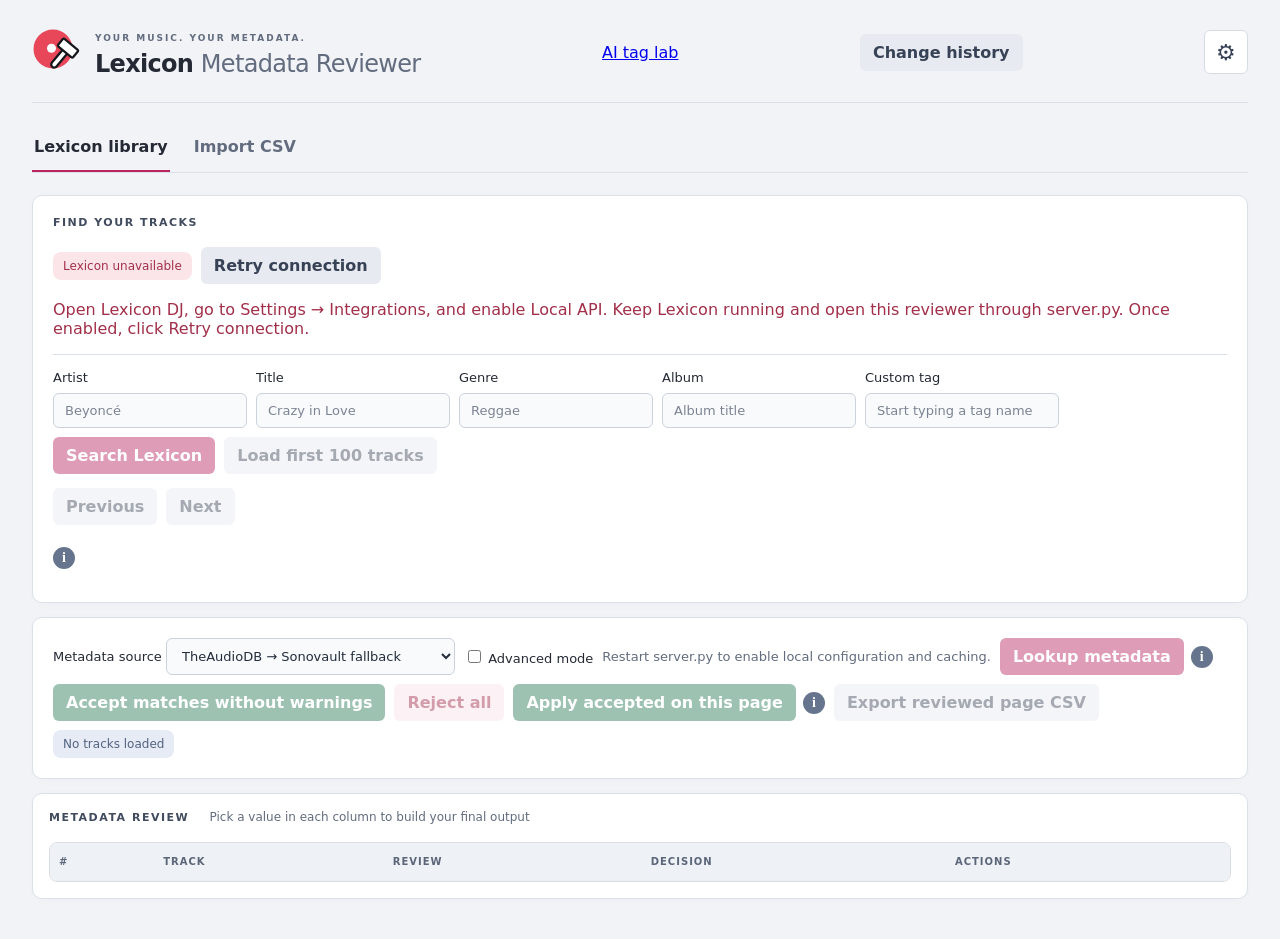
==== index.html @ dc0d1c76 "Add Discogs release selection and model comparison UI" ====
<!doctype html>
<html lang="en">
  <head>
    <meta charset="utf-8" />
    <meta name="viewport" content="width=device-width,initial-scale=1" />
    <title>Lexicon Metadata Reviewer</title>
    <link
      rel="icon"
      type="image/svg+xml"
      sizes="any"
      href="data:image/svg+xml,%3Csvg%20xmlns%3D%22http%3A%2F%2Fwww.w3.org%2F2000%2Fsvg%22%20viewBox%3D%220%200%2064%2064%22%20fill%3D%22none%22%3E%0A%20%20%3Ccircle%20cx%3D%2228%22%20cy%3D%2228%22%20r%3D%2226%22%20fill%3D%22%23E74759%22%2F%3E%0A%20%20%3Ccircle%20cx%3D%2226%22%20cy%3D%2227%22%20r%3D%226%22%20fill%3D%22%23FFFFFF%22%2F%3E%0A%20%20%3Cg%20transform%3D%22rotate%2840%2047%2028%29%22%20stroke%3D%22%2315171C%22%20stroke-width%3D%223%22%20stroke-linejoin%3D%22round%22%3E%0A%20%20%20%20%3Cpath%20d%3D%22M43%2030h8v25a4%204%200%200%201-8%200Z%22%20fill%3D%22%23FFFFFF%22%2F%3E%0A%20%20%20%20%3Crect%20x%3D%2234%22%20y%3D%2220%22%20width%3D%2226%22%20height%3D%2213%22%20rx%3D%222%22%20fill%3D%22%23FFFFFF%22%2F%3E%0A%20%20%3C%2Fg%3E%0A%3C%2Fsvg%3E"
    />
    <link rel="stylesheet" href="/styles/base.css" />
    <link rel="stylesheet" href="/styles/themes.css" />
  <link rel="stylesheet" href="/styles/model-pricing.css"></head>
  <body>
    <div class="wrap">
      <header class="row app-header" style="justify-content: space-between">
        <div class="brand">
          <span class="brand-disc" aria-hidden="true"
            ><svg xmlns="http://www.w3.org/2000/svg" viewBox="0 0 64 64" fill="none">
              <circle cx="28" cy="28" r="26" fill="#E74759" />
              <circle cx="26" cy="27" r="6" fill="#FFFFFF" />
              <g
                transform="rotate(40 47 28)"
                stroke="#15171C"
                stroke-width="3"
                stroke-linejoin="round"
              >
                <path d="M43 30h8v25a4 4 0 0 1-8 0Z" fill="#FFFFFF" />
                <rect x="34" y="20" width="26" height="13" rx="2" fill="#FFFFFF" />
              </g></svg
          ></span>
          <div>
            <span class="eyebrow">YOUR MUSIC. YOUR METADATA.</span>
            <h1>Lexicon <span>Metadata Reviewer</span></h1>
          </div>
        </div>
        <a class="secondary" href="/ai-lab.html">AI tag lab</a>
        <button class="secondary" onclick="openHistory()">Change history</button
        ><button
          id="settingsButton"
          class="secondary"
          aria-label="Settings"
          title="Settings"
          onclick="openSettings()"
        >
          ⚙
        </button>
      </header>
      <div class="card navigation">
        <div class="tabs">
          <button id="lexTab" class="tab active">Lexicon library</button
          ><button id="csvTab" class="tab">Import CSV</button>
        </div>
      </div>

      <div id="lexPanel" class="card">
        <div class="section-label">FIND YOUR TRACKS</div>
        <div class="row">
          <span id="connStatus" class="status" role="status">Connecting to Lexicon…</span
          ><button id="retryConnection" class="secondary hidden" onclick="connectLexicon()">
            Retry connection
          </button>
        </div>
        <p id="connectionError" class="hidden" role="alert" style="color: #9d2016"></p>
        <hr style="border: 0; border-top: 1px solid #eee; margin: 15px 0" />
        <div class="row">
          <label>Artist <input id="lexArtist" type="text" placeholder="Beyoncé" /></label
          ><label>Title <input id="lexTitle" type="text" placeholder="Crazy in Love" /></label
          ><label>Genre <input id="lexGenre" type="text" placeholder="Reggae" /></label
          ><label>Album <input id="lexAlbum" type="text" placeholder="Album title" /></label
          ><label
            >Custom tag
            <input
              id="lexTag"
              type="text"
              list="tagSuggestions"
              placeholder="Start typing a tag name" /></label
          ><datalist id="tagSuggestions"></datalist
          ><button id="lexSearch" disabled>Search Lexicon</button
          ><button id="loadTracks" class="secondary" disabled>Load first 100 tracks</button>
        </div>
        <div class="row">
          <button id="prevPage" class="secondary" disabled>Previous</button
          ><button id="nextPage" class="secondary" disabled>Next</button
          ><span id="pageInfo" class="muted"></span>
        </div>
        <span class="help-wrap"
          ><button
            type="button"
            class="info-button"
            aria-label="Search help"
            aria-describedby="help-search"
          >
            i</button
          ><span class="help-tooltip" role="tooltip" id="help-search"
            >Filled fields are combined (AND). Artist, title, genre and album match partial text,
            ignoring case. Choose a custom tag from the suggestions; a unique partial tag name also
            works. Typo-tolerant fuzzy search is not provided.</span
          ></span
        >
        <p id="searchNotice" class="muted" role="status"></p>
      </div>

      <div id="csvPanel" class="card hidden">
        <div class="row">
          <input id="csvFile" type="file" accept=".csv,text/csv" /><button
            id="loadDemo"
            class="secondary"
          >
            Load demo
          </button>
        </div>
        <p class="muted">
          CSV remains available as a fallback. Include Artist + Title; Location is preserved.
        </p>
      </div>

      <div class="card">
        <div class="row">
          <label
            >Metadata source
            <select id="metadataSource">
              <option value="ai">AI / OpenRouter (Model 1 from AI lab)</option>
              <option value="discogs">Discogs</option><option value="audiodb">TheAudioDB only</option>
              <option value="sonovault">Sonovault only</option>
              <option value="audiodb-sonovault" selected>TheAudioDB → Sonovault fallback</option>
              <option value="sonovault-audiodb">Sonovault → TheAudioDB fallback</option>
            </select></label
          >
          <label><input id="advancedMode" type="checkbox" /> Advanced mode</label
          ><span id="configStatus" class="muted">Checking local configuration…</span>
          <span class="action-with-help"
            ><button id="searchBtn" aria-describedby="help-lookup" disabled>Lookup metadata</button
            ><span class="help-wrap"
              ><button
                type="button"
                class="info-button"
                aria-label="Lookup help"
                aria-describedby="help-lookup"
              >
                i</button
              ><span class="help-tooltip" role="tooltip" id="help-lookup"
                >Fallback tries the second source when the first is unavailable, incomplete, or
                weak. One provider result is used at a time to avoid mixing different recordings or
                releases. Provider keys are read from .env. Source records and search results are
                cached locally across restarts.</span
              ></span
            ></span
          ><button id="acceptAll" class="success" disabled>Accept matches without warnings</button
          ><button id="rejectAll" class="danger" disabled>Reject all</button
          ><span class="action-with-help"
            ><button id="applyBtn" class="success" aria-describedby="help-apply" disabled>
              Apply accepted on this page</button
            ><span class="help-wrap"
              ><button
                type="button"
                class="info-button"
                aria-label="Apply help"
                aria-describedby="help-apply"
              >
                i</button
              ><span class="help-tooltip" role="tooltip" id="help-apply"
                >Applies accepted tracks on this page to Lexicon after confirmation. The selected
                genre is always included in custom tags. Add mode keeps existing tags; Overwrite
                keeps only the selected tags and any enabled Mix tags. Original values are saved to
                Change history before each track update.</span
              ></span
            ></span
          ><button id="exportBtn" class="secondary" disabled>Export reviewed page CSV</button
          ><span id="status" class="status">No tracks loaded</span>
        </div>
      </div>

      <div class="card review-card">
        <div class="section-label">
          METADATA REVIEW <span>Pick a value in each column to build your final output</span>
        </div>
        <div class="table-wrap">
          <table>
            <thead>
              <tr>
                <th>#</th>
                <th>Track</th>
                <th>Review</th>
                <th>Decision</th>
                <th>Actions</th>
              </tr>
            </thead>
            <tbody id="tbody"></tbody>
          </table>
        </div>
      </div>
      <details id="debugPanel" class="card hidden">
        <summary>Debug log</summary>
        <pre id="debugLog" style="max-height: 220px; overflow: auto; white-space: pre-wrap"></pre>
      </details>
    </div>
    <dialog
      id="historyDialog"
      aria-labelledby="historyTitle"
      style="width: min(850px, 94vw); border-radius: 12px; padding: 24px"
    >
      <div class="row" style="justify-content: space-between">
        <h2 id="historyTitle">Change history</h2>
        <button class="secondary" onclick="document.querySelector('#historyDialog').close()">
          Close
        </button>
      </div>
      <p>
        Last three changes per song. Restore the newest change first. Metadata and custom tags are
        restored; audio files are not renamed.
      </p>
      <div id="historyEntries"></div>
      <p id="historyMessage" role="status"></p>
    </dialog>
    <dialog
      id="settingsDialog"
      aria-labelledby="settingsTitle"
      style="border: 1px solid #d8deea; border-radius: 16px; padding: 24px; width: min(480px, 90vw)"
    >
      <form
        onsubmit="
          event.preventDefault();
          saveSettings();
        "
      >
        <h2 id="settingsTitle">Settings</h2>
        <div style="display: grid; gap: 16px">
          <label class="settings-key-label"
            >SonoVault API key<input
              id="settingsSono"
              type="password"
              autocomplete="new-password"
              placeholder="Leave blank to keep saved key"
              style="display: block; width: 100%" /></label
          ><label class="settings-key-label">Discogs personal access token<input style="display:block;width:100%" id="settingsDiscogs" type="password" autocomplete="new-password" placeholder="Enter token"></label>
          <label class="settings-key-label"
            >TheAudioDB API key<input
              id="settingsAudio"
              type="password"
              autocomplete="new-password"
              placeholder="Leave blank to keep saved key"
              style="display: block; width: 100%" /></label
          ><label><input id="settingsAdvanced" type="checkbox" role="switch" /> Advanced mode</label
          ><label
            ><input id="settingsOverwrite" type="checkbox" role="switch" /> Overwrite custom tags by
            default</label
          ><label
            ><input id="settingsMix" type="checkbox" role="switch" /> Include Mix tags from title by
            default</label
          ><label
            >Appearance
            <select id="settingsTheme" style="display: block; width: 100%; margin-top: 8px">
              <option value="system">System</option>
              <option value="light">Light</option>
              <option value="dark">Dark</option>
            </select></label
          ><label><input id="settingsDebug" type="checkbox" role="switch" /> Show debug log</label>
        </div>
        <p class="muted">
          Leave key fields untouched to keep saved keys; enter a value to replace one.
        </p>
        <p class="muted">
          Tag defaults apply to newly loaded songs. Advanced mode applies immediately. Environment
          API keys override saved keys.
        </p>
        <div style="border-top: 1px solid #d8deea; padding-top: 14px">
          <button
            id="clearCacheButton"
            type="button"
            class="secondary"
            onclick="clearMetadataCache()"
          >
            Clear metadata cache
          </button>
          <p class="muted">
            Removes saved provider records and search results. Current reviews and settings are
            kept. Future lookups fetch fresh data.
          </p>
        </div>
        <p id="settingsMessage" role="status"></p>
        <div class="row" style="justify-content: flex-end">
          <button
            type="button"
            class="secondary"
            onclick="document.querySelector('#settingsDialog').close()"
          >
            Cancel</button
          ><button id="settingsSave" type="submit">Save settings</button>
        </div>
      </form>
    </dialog>
    <script type="module" src="/js/app.js"></script>
  <script type="module" src="/js/model-pricing.js"></script></body>
</html>
---- styles/base.css ----
:root {
  font-family:
    Inter,
    ui-sans-serif,
    system-ui,
    -apple-system,
    "Segoe UI",
    sans-serif;
  color-scheme: light;
}
* {
  box-sizing: border-box;
}
body {
  margin: 0;
  background: #f5f6f8;
  color: #17191d;
}
.wrap {
  max-width: 1500px;
  margin: auto;
  padding: 24px;
}
h1 {
  margin: 0 0 6px;
  font-size: 28px;
}
p {
  color: #5f6570;
}
.card {
  background: white;
  border: 1px solid #e2e5e9;
  border-radius: 14px;
  padding: 18px;
  margin: 14px 0;
  box-shadow: 0 1px 2px #00000008;
}
.row {
  display: flex;
  gap: 9px;
  flex-wrap: wrap;
  align-items: center;
}
.tabs {
  display: flex;
  gap: 8px;
}
.tab {
  background: #e9edf2;
  color: #20242a;
}
.tab.active {
  background: #1f6feb;
  color: white;
}
button,
input,
select {
  font: inherit;
}
input[type="text"],
input[type="password"],
input[type="number"],
select {
  padding: 9px 11px;
  border: 1px solid #cfd4da;
  border-radius: 8px;
  background: #fff;
}
button {
  border: 0;
  border-radius: 8px;
  padding: 9px 13px;
  cursor: pointer;
  background: #1f6feb;
  color: #fff;
}
button.secondary {
  background: #e9edf2;
  color: #20242a;
}
button.success {
  background: #157347;
}
button.danger {
  background: #b42318;
}
button:disabled {
  opacity: 0.45;
  cursor: not-allowed;
}
.status {
  padding: 7px 10px;
  border-radius: 8px;
  background: #eef4ff;
  color: #2457a5;
}
.ok {
  background: #dff4e7;
  color: #126b36;
}
.bad {
  background: #fde4e1;
  color: #9d2016;
}
.muted {
  color: #6b7280;
  font-size: 13px;
}
.hidden {
  display: none;
}
.table-wrap {
  overflow: auto;
  max-height: 65vh;
  border: 1px solid #eceff2;
  border-radius: 10px;
}
table {
  width: 100%;
  border-collapse: collapse;
  font-size: 14px;
}
th,
td {
  text-align: left;
  padding: 10px 8px;
  border-bottom: 1px solid #eceff2;
  vertical-align: top;
}
th {
  position: sticky;
  top: 0;
  background: #fafbfc;
  z-index: 2;
}
.track-title {
  font-weight: 700;
}
.location {
  max-width: 360px;
  word-break: break-all;
}
.pill {
  display: inline-block;
  padding: 4px 8px;
  border-radius: 999px;
  font-size: 12px;
  background: #edf0f3;
}
.accepted {
  background: #dff4e7;
  color: #126b36;
}
.rejected {
  background: #fde4e1;
  color: #9d2016;
}
.pending {
  background: #fff2cc;
  color: #7a5b00;
}
.applied {
  background: #dceeff;
  color: #174f8a;
}
.field-grid {
  display: grid;
  grid-template-columns: 105px minmax(145px, 1fr) minmax(145px, 1fr) 185px;
  gap: 5px 9px;
  align-items: center;
  min-width: 630px;
}
.head {
  font-size: 11px;
  text-transform: uppercase;
  color: #6b7280;
  font-weight: 700;
}
.field-name {
  font-weight: 650;
}
.choice {
  display: inline-flex;
  border: 1px solid #d6dae0;
  border-radius: 7px;
  overflow: hidden;
}
.choice button {
  border-radius: 0;
  padding: 5px 7px;
  font-size: 12px;
  background: #f7f8fa;
  color: #32363c;
}
.choice button.active {
  background: #1f6feb;
  color: #fff;
}
.choice button:disabled {
  opacity: 0.35;
}
.tagbox {
  margin-top: 10px;
  padding: 10px;
  background: #fafbfc;
  border: 1px solid #e6e9ed;
  border-radius: 9px;
}
.tagrow {
  display: flex;
  gap: 6px;
  flex-wrap: wrap;
  margin-top: 7px;
}
.tagchip {
  display: inline-flex;
  align-items: center;
  gap: 5px;
  border: 1px solid #d7dce2;
  background: #fff;
  border-radius: 999px;
  padding: 5px 8px;
  font-size: 12px;
}
.tagchip input {
  margin: 0;
}
.main-genre {
  width: 150px;
}
.actions {
  display: flex;
  gap: 6px;
  flex-wrap: wrap;
  min-width: 145px;
}
.actions button {
  padding: 7px 9px;
  font-size: 12px;
}
.notice {
  border-left: 4px solid #1f6feb;
  padding-left: 11px;
}
.small {
  font-size: 12px;
}
.source-mode {
  font-weight: 700;
}
.source-value {
  width: 100%;
  min-height: 38px;
  text-align: left;
  background: #f4f6fa;
  color: #25334a;
  border: 1px solid #d8deea;
  white-space: normal;
}
.source-value.active,
.typed-value.active {
  background: #e5f1ff;
  border: 2px solid #3578d4;
  color: #153b6a;
}
.source-value:disabled {
  opacity: 0.45;
}
.typed-value {
  width: 100%;
  min-width: 100px;
  box-sizing: border-box;
}
.final-value {
  font-weight: 600;
  background: #eff8f2;
  color: #205536;
}
input[role="switch"] {
  appearance: none;
  width: 34px;
  height: 20px;
  border-radius: 12px;
  background: #bbc3ce;
  position: relative;
  vertical-align: middle;
  cursor: pointer;
}
input[role="switch"]:before {
  content: "";
  position: absolute;
  width: 14px;
  height: 14px;
  top: 3px;
  left: 3px;
  background: white;
  border-radius: 50%;
}
input[role="switch"]:checked {
  background: #3578d4;
}
input[role="switch"]:checked:before {
  left: 17px;
}
input[role="switch"]:disabled {
  opacity: 0.45;
}

body {
  background: #edf1f6;
  color: #243247;
}
.wrap {
  max-width: 1720px;
  padding: 28px;
}
h1 {
  font-size: 26px;
  letter-spacing: -0.6px;
}
.card {
  border-color: #dce3ec;
  box-shadow: 0 3px 14px #23334d06;
}
.field-grid {
  gap: 3px 7px;
  align-items: stretch;
}
.field-grid > .head {
  padding: 12px 10px;
  border-radius: 8px 8px 0 0;
  border-top: 3px solid var(--column-accent, #c6ceda);
  letter-spacing: 0.6px;
}
.column-current {
  --column-accent: #7b8799;
  background: #eef1f5;
}
.column-api {
  --column-accent: #4886ca;
  background: #eaf3fd;
}
.column-record {
  --column-accent: #9871bd;
  background: #f3edfa;
}
.column-manual {
  --column-accent: #bd9044;
  background: #fcf4e5;
}
.column-final {
  --column-accent: #388665;
  background: #e7f3eb;
}
.source-cell,
.final-value {
  padding: 6px;
  border-left: 1px solid #ffffff;
  border-right: 1px solid #ffffff;
}
.source-value {
  height: 100%;
  background: transparent;
  border: 1px solid transparent;
  color: #34445a;
  padding: 8px;
  line-height: 1.4;
}
.source-value:hover:not(:disabled) {
  background: #ffffffb3;
  border-color: var(--column-accent);
}
.source-value.active {
  background: #fff;
  border: 2px solid var(--column-accent);
  box-shadow: 0 1px 4px #26395712;
  color: #172c48;
}
.typed-value {
  background: #ffffffb3 !important;
}
.typed-value.active {
  border-color: #bd9044;
  background: #fff !important;
}
.final-value {
  display: flex;
  align-items: center;
  padding: 12px;
  color: #24573f;
  font-weight: 650;
  overflow-wrap: anywhere;
}
.field-name {
  padding: 12px 2px;
  font-size: 12px;
  color: #687589;
}
.tagbox {
  background: #f8fafc;
  padding: 14px;
  border-color: #dfe6ef;
}
.table-wrap {
  border-color: #dce3ec;
}
tbody > tr > td {
  border-bottom: 8px solid #edf1f6;
  padding-top: 16px;
  padding-bottom: 16px;
}
.track-title {
  line-height: 1.5;
}
.head.column-final {
  color: #24573f;
}
button {
  transition:
    background 0.15s,
    box-shadow 0.15s;
}
button:focus-visible,
input:focus-visible {
  outline: 3px solid #8ab9ed;
  outline-offset: 2px;
}
dialog {
  box-shadow: 0 24px 80px #172c4833;
}
dialog::backdrop {
  background: #182b4555;
  backdrop-filter: blur(3px);
}
dialog h2 {
  margin-top: 0;
}
#settingsButton {
  font-size: 22px;
  width: 44px;
  height: 44px;
  padding: 4px;
  border: 1px solid #d7e0eb;
  background: white;
}
input::placeholder {
  color: #798697;
  opacity: 1;
}
---- styles/themes.css ----
/* Music-library theme */
:root {
  color-scheme: dark;
  --canvas: #101114;
  --panel: #191b20;
  --line: #30333b;
  --text: #eeeef2;
  --muted: #a4a7b3;
  --accent: #ed4e86;
}
body {
  background: var(--canvas);
  color: var(--text);
}
.wrap {
  max-width: 1800px;
  padding: 26px 32px;
}
.app-header {
  padding: 0 0 24px;
  border-bottom: 1px solid var(--line);
  margin-bottom: 20px;
}
.brand {
  display: flex;
  align-items: center;
  gap: 15px;
}
.brand-disc {
  display: grid;
  place-items: center;
  width: 48px;
  height: 48px;
  background: var(--accent);
  border-radius: 50%;
  color: #111;
  font-size: 38px;
}
.eyebrow {
  font-size: 9px;
  letter-spacing: 2px;
  color: var(--muted);
  font-weight: 700;
}
h1 {
  margin: 5px 0 0;
  font-size: 24px;
  font-weight: 750;
  letter-spacing: -0.7px;
}
h1 span {
  font-weight: 450;
  color: #c4c6d0;
}
.card {
  background: var(--panel);
  border: 1px solid #292c34;
  border-radius: 10px;
  box-shadow: none;
  padding: 20px;
  margin: 14px 0;
}
.navigation {
  background: transparent;
  border: 0;
  border-bottom: 1px solid var(--line);
  border-radius: 0;
  padding: 0;
  margin: 0 0 22px;
}
.tabs {
  gap: 22px;
}
.tab,
.tab.active {
  background: transparent;
  border-radius: 0;
  padding: 14px 2px;
  color: var(--muted);
  border-bottom: 2px solid transparent;
}
.tab.active {
  border-bottom-color: var(--accent);
  color: white;
}
.section-label {
  font-size: 11px;
  font-weight: 750;
  letter-spacing: 1.5px;
  color: #dadce5;
  margin-bottom: 18px;
}
.section-label span {
  font-size: 12px;
  letter-spacing: 0;
  font-weight: 400;
  color: var(--muted);
  margin-left: 15px;
}
p,
.muted,
.head,
.field-name {
  color: var(--muted);
}
button {
  background: var(--accent);
  color: #fff;
  font-weight: 600;
  border-radius: 6px;
}
button:hover:not(:disabled) {
  filter: brightness(1.12);
}
button.secondary {
  background: #2b2e37;
  color: #e0e2eb;
}
.success {
  background: #287957 !important;
}
.danger {
  background: #57303a !important;
  color: #ffb8c5 !important;
}
input[type="text"],
input[type="password"],
input[type="number"],
select {
  background: #111318;
  color: #eeeef2;
  border-color: #3a3d47;
  border-radius: 6px;
}
input::placeholder {
  color: #777c8d;
}
label {
  font-size: 13px;
}
#lexPanel > .row {
  margin-bottom: 14px;
}
#lexPanel label {
  display: flex;
  flex-direction: column;
  gap: 8px;
}
#lexPanel input {
  max-width: 210px;
}
#lexPanel hr {
  border-color: var(--line) !important;
}
.status {
  background: #292c36;
  color: #b8bfd2;
  font-size: 12px;
}
.status.ok,
.accepted {
  background: #213c31;
  color: #8fd7b1;
}
.status.bad,
.rejected {
  background: #492a33;
  color: #ffb3c1;
}
.pending {
  background: #433925;
  color: #e8ce8c;
}
.applied {
  background: #253c52;
  color: #9dcaef;
}
#connectionError {
  color: #ffb3c1 !important;
}
.table-wrap {
  border-color: var(--line);
  border-radius: 8px;
}
th {
  background: #22252c;
  color: #a8adbd;
  font-size: 10px;
  letter-spacing: 1px;
  text-transform: uppercase;
  padding: 13px 9px;
}
td {
  border-color: var(--line);
}
tbody > tr > td {
  border-bottom: 7px solid var(--canvas);
}
.track-title {
  color: #f2f2f6;
  min-width: 180px;
}
.location {
  font-size: 11px;
  color: #868d9e;
}
.field-grid {
  gap: 3px 6px;
}
.column-current {
  --column-accent: #8f96a8;
  background: #23262d;
}
.column-api {
  --column-accent: #6eaaf0;
  background: #1b2c41;
}
.column-record {
  --column-accent: #b699e7;
  background: #2e2440;
}
.column-manual {
  --column-accent: #d3b473;
  background: #352f23;
}
.column-final {
  --column-accent: #79cda3;
  background: #1e372d;
}
.field-grid > .head {
  color: var(--column-accent);
  font-size: 10px;
}
.source-cell,
.final-value {
  border: 0;
}
.source-value {
  color: #cbd1df;
  background: transparent;
  font-weight: 450;
}
.source-value.active {
  color: #fff;
  background: #ffffff12;
  border: 2px solid var(--column-accent);
  box-shadow: none;
}
.source-value:hover:not(:disabled) {
  background: #ffffff0d;
}
.source-value:disabled {
  opacity: 0.35;
}
.typed-value {
  background: #16181e !important;
  color: #eee !important;
}
.typed-value.active {
  background: #352f23 !important;
}
.final-value {
  color: #b4e7cb;
}
.head.column-final {
  color: #79cda3;
}
.tagbox {
  background: #15171c;
  border-color: #30343e;
}
.tagchip {
  background: #242730;
  border-color: #3c4150;
  color: #d8dce6;
}
.tagrow button {
  font-size: 11px;
  padding: 5px 8px;
}
.tagbox p[style*="color"] {
  color: #edbc86 !important;
}
.tagbox input[role="switch"]:checked {
  background: var(--accent);
}
input[role="switch"] {
  background: #555a68;
}
input[type="checkbox"] {
  accent-color: var(--accent);
}
.main-genre {
  color: #b4e7cb;
}
dialog {
  background: #1c1f26;
  color: var(--text);
  border-color: #3c4150 !important;
  box-shadow: 0 25px 100px #0009;
}
dialog::backdrop {
  background: #08090dbc;
}
dialog p {
  line-height: 1.5;
}
#settingsButton {
  background: #252831;
  color: #eee;
  border-color: #3b3e49;
}
#debugLog {
  color: #b5c4d9;
}
button:focus-visible,
input:focus-visible {
  outline-color: #f59fbe;
}
.review-card {
  padding: 16px;
}
.actions {
  min-width: 120px;
}
.actions button {
  font-size: 11px;
}
.small {
  line-height: 1.6;
}
@media (max-width: 800px) {
  .wrap {
    padding: 16px;
  }
  .app-header {
    gap: 10px;
  }
  h1 {
    font-size: 18px;
  }
  .brand-disc {
    width: 36px;
    height: 36px;
    font-size: 28px;
  }
  .section-label span {
    display: block;
    margin: 7px 0 0;
  }
  .card {
    padding: 14px;
  }
}

.help-wrap {
  position: relative;
  display: inline-flex;
  margin: 8px 8px 0 0;
  vertical-align: middle;
  cursor: default;
}
.info-button {
  width: 22px;
  height: 22px;
  padding: 0;
  border-radius: 50%;
  background: #aab2c4;
  color: #15171c;
  font-size: 14px;
  font-weight: 800;
  font-family: Georgia, serif;
  cursor: pointer;
  user-select: none;
}
.help-tooltip {
  display: none;
  position: absolute;
  bottom: calc(100% + 9px);
  left: 0;
  width: min(350px, 75vw);
  padding: 14px 16px;
  background: #303642;
  color: #f2f3f7;
  border: 1px solid #586173;
  box-shadow: 0 8px 30px #0006;
  border-radius: 9px;
  font-size: 12px;
  line-height: 1.6;
  z-index: 20;
  cursor: default;
}
.help-wrap:hover .help-tooltip,
.help-wrap:focus-within .help-tooltip {
  display: block;
}
.help-tooltip:after {
  content: "";
  position: absolute;
  bottom: -6px;
  left: 7px;
  width: 10px;
  height: 10px;
  background: #303642;
  transform: rotate(45deg);
  border-right: 1px solid #586173;
  border-bottom: 1px solid #586173;
}
#historyDialog table {
  table-layout: fixed;
}
#historyDialog td,
#historyDialog p {
  overflow-wrap: anywhere;
}
#historyDialog {
  max-height: 85vh;
  overflow: auto;
}

:root[data-theme="light"] {
  color-scheme: light;
  --canvas: #f1f3f7;
  --panel: #fff;
  --line: #d8dde6;
  --text: #242934;
  --muted: #626c7e;
  --accent: #b92560;
}
:root[data-theme="light"] h1 span {
  color: #626c7e;
}
:root[data-theme="light"] .card {
  border-color: #dce1e9;
  box-shadow: 0 2px 8px #27344a05;
}
:root[data-theme="light"] .navigation {
  box-shadow: none;
}
:root[data-theme="light"] .tab.active {
  color: #242934;
}
:root[data-theme="light"] .section-label {
  color: #414b5e;
}
:root[data-theme="light"] button.secondary {
  background: #e7eaf0;
  color: #374256;
}
:root[data-theme="light"] input[type="text"],
:root[data-theme="light"] input[type="password"],
:root[data-theme="light"] input[type="number"],
:root[data-theme="light"] select {
  background: #f9fafc;
  color: #222c3b;
  border-color: #cbd2de;
}
:root[data-theme="light"] input::placeholder {
  color: #7b8493;
}
:root[data-theme="light"] th {
  background: #eef1f6;
  color: #5b6678;
}
:root[data-theme="light"] .track-title {
  color: #232e40;
}
:root[data-theme="light"] .location {
  color: #69778a;
}
:root[data-theme="light"] .column-current {
  --column-accent: #6b778d;
  background: #eef0f4;
}
:root[data-theme="light"] .column-api {
  --column-accent: #3974b9;
  background: #e8f1fd;
}
:root[data-theme="light"] .column-record {
  --column-accent: #865cb0;
  background: #f0eafa;
}
:root[data-theme="light"] .column-manual {
  --column-accent: #946c23;
  background: #faf1df;
}
:root[data-theme="light"] .column-final {
  --column-accent: #2a7a55;
  background: #e4f2e9;
}
:root[data-theme="light"] .source-value {
  color: #3a465b;
}
:root[data-theme="light"] .source-value.active {
  color: #19283c;
  background: #fff;
}
:root[data-theme="light"] .source-value:hover:not(:disabled) {
  background: #ffffffa8;
}
:root[data-theme="light"] .typed-value,
:root[data-theme="light"] .typed-value.active {
  background: #fff !important;
  color: #293245 !important;
}
:root[data-theme="light"] .final-value,
:root[data-theme="light"] .head.column-final {
  color: #246440;
}
:root[data-theme="light"] .tagbox {
  background: #f6f8fb;
  border-color: #d6deea;
}
:root[data-theme="light"] .tagchip {
  background: #fff;
  border-color: #cdd5e2;
  color: #3e4c62;
}
:root[data-theme="light"] .tagbox p[style*="color"] {
  color: #80521f !important;
}
:root[data-theme="light"] .status {
  background: #e6ebf5;
  color: #526380;
}
:root[data-theme="light"] .status.ok,
:root[data-theme="light"] .accepted {
  background: #def0e5;
  color: #266340;
}
:root[data-theme="light"] .status.bad,
:root[data-theme="light"] .rejected {
  background: #fbe5e9;
  color: #a22f49;
}
:root[data-theme="light"] .pending {
  background: #fff0d1;
  color: #836220;
}
:root[data-theme="light"] .applied {
  background: #deecfa;
  color: #315f90;
}
:root[data-theme="light"] #connectionError {
  color: #a22f49 !important;
}
:root[data-theme="light"] .danger {
  background: #fae1e7 !important;
  color: #9f2544 !important;
}
:root[data-theme="light"] #settingsButton {
  background: white;
  color: #374256;
  border-color: #d5dce7;
}
:root[data-theme="light"] dialog {
  background: #fff;
  border-color: #cbd3df !important;
}
:root[data-theme="light"] dialog::backdrop {
  background: #24314955;
}
:root[data-theme="light"] .help-tooltip {
  background: #fff;
  color: #344057;
  border-color: #c8d1df;
  box-shadow: 0 8px 25px #27334b25;
}
:root[data-theme="light"] .help-tooltip:after {
  background: #fff;
  border-color: #c8d1df;
}
:root[data-theme="light"] .info-button {
  background: #66758d;
  color: white;
}
:root[data-theme="light"] #debugLog {
  color: #445b76;
}
.version-notice {
  display: inline-flex;
  align-items: center;
  gap: 6px;
  margin-top: 8px;
}
.version-notice .help-wrap {
  margin: 0;
}

@media (prefers-color-scheme: light) {
  :root:not([data-theme]) {
    color-scheme: light;
    --canvas: #f1f3f7;
    --panel: #fff;
    --line: #d8dde6;
    --text: #242934;
    --muted: #626c7e;
    --accent: #b92560;
  }
  :root:not([data-theme]) h1 span {
    color: #626c7e;
  }
  :root:not([data-theme]) .card {
    border-color: #dce1e9;
    box-shadow: 0 2px 8px #27344a05;
  }
  :root:not([data-theme]) .navigation {
    box-shadow: none;
  }
  :root:not([data-theme]) .tab.active {
    color: #242934;
  }
  :root:not([data-theme]) .section-label {
    color: #414b5e;
  }
  :root:not([data-theme]) button.secondary {
    background: #e7eaf0;
    color: #374256;
  }
  :root:not([data-theme]) input[type="text"],
  :root:not([data-theme]) input[type="password"],
  :root:not([data-theme]) input[type="number"],
  :root:not([data-theme]) select {
    background: #f9fafc;
    color: #222c3b;
    border-color: #cbd2de;
  }
  :root:not([data-theme]) input::placeholder {
    color: #7b8493;
  }
  :root:not([data-theme]) th {
    background: #eef1f6;
    color: #5b6678;
  }
  :root:not([data-theme]) .track-title {
    color: #232e40;
  }
  :root:not([data-theme]) .location {
    color: #69778a;
  }
  :root:not([data-theme]) .column-current {
    --column-accent: #6b778d;
    background: #eef0f4;
  }
  :root:not([data-theme]) .column-api {
    --column-accent: #3974b9;
    background: #e8f1fd;
  }
  :root:not([data-theme]) .column-record {
    --column-accent: #865cb0;
    background: #f0eafa;
  }
  :root:not([data-theme]) .column-manual {
    --column-accent: #946c23;
    background: #faf1df;
  }
  :root:not([data-theme]) .column-final {
    --column-accent: #2a7a55;
    background: #e4f2e9;
  }
  :root:not([data-theme]) .source-value {
    color: #3a465b;
  }
  :root:not([data-theme]) .source-value.active {
    color: #19283c;
    background: #fff;
  }
  :root:not([data-theme]) .source-value:hover:not(:disabled) {
    background: #ffffffa8;
  }
  :root:not([data-theme]) .typed-value,
  :root:not([data-theme]) .typed-value.active {
    background: #fff !important;
    color: #293245 !important;
  }
  :root:not([data-theme]) .final-value,
  :root:not([data-theme]) .head.column-final {
    color: #246440;
  }
  :root:not([data-theme]) .tagbox {
    background: #f6f8fb;
    border-color: #d6deea;
  }
  :root:not([data-theme]) .tagchip {
    background: #fff;
    border-color: #cdd5e2;
    color: #3e4c62;
  }
  :root:not([data-theme]) .tagbox p[style*="color"] {
    color: #80521f !important;
  }
  :root:not([data-theme]) .status {
    background: #e6ebf5;
    color: #526380;
  }
  :root:not([data-theme]) .status.ok,
  :root:not([data-theme]) .accepted {
    background: #def0e5;
    color: #266340;
  }
  :root:not([data-theme]) .status.bad,
  :root:not([data-theme]) .rejected {
    background: #fbe5e9;
    color: #a22f49;
  }
  :root:not([data-theme]) .pending {
    background: #fff0d1;
    color: #836220;
  }
  :root:not([data-theme]) .applied {
    background: #deecfa;
    color: #315f90;
  }
  :root:not([data-theme]) #connectionError {
    color: #a22f49 !important;
  }
  :root:not([data-theme]) .danger {
    background: #fae1e7 !important;
    color: #9f2544 !important;
  }
  :root:not([data-theme]) #settingsButton {
    background: white;
    color: #374256;
    border-color: #d5dce7;
  }
  :root:not([data-theme]) dialog {
    background: #fff;
    border-color: #cbd3df !important;
  }
  :root:not([data-theme]) dialog::backdrop {
    background: #24314955;
  }
  :root:not([data-theme]) .help-tooltip {
    background: #fff;
    color: #344057;
    border-color: #c8d1df;
    box-shadow: 0 8px 25px #27334b25;
  }
  :root:not([data-theme]) .help-tooltip:after {
    background: #fff;
    border-color: #c8d1df;
  }
  :root:not([data-theme]) .info-button {
    background: #66758d;
    color: white;
  }
  :root:not([data-theme]) #debugLog {
    color: #445b76;
  }
  .version-notice {
    display: inline-flex;
    align-items: center;
    gap: 6px;
    margin-top: 8px;
  }
  .version-notice .help-wrap {
    margin: 0;
  }
}

.settings-key-label {
  display: flex;
  flex-direction: column;
  gap: 10px;
  line-height: 1.5;
  padding-bottom: 3px;
}
.action-with-help {
  display: inline-flex;
  align-items: center;
  gap: 7px;
  flex-shrink: 0;
}
.action-with-help > .help-wrap {
  margin: 0;
}
.action-with-help .help-tooltip {
  left: auto;
  right: 0;
}
.action-with-help .help-tooltip:after {
  left: auto;
  right: 6px;
}
.brand-disc {
  background: transparent;
  border-radius: 0;
  flex-shrink: 0;
}
.brand-disc svg {
  display: block;
  width: 100%;
  height: 100%;
}
---- styles/model-pricing.css ----
.ai-price-pill{display:inline-flex;align-items:center;margin:6px 0 6px 10px;padding:4px 10px;border:1px solid #63778966;border-radius:999px;background:#70899c20;color:inherit;font-size:11px;line-height:1.5;font-weight:600;white-space:normal;vertical-align:middle;cursor:help}.ai-price-pill[hidden]{display:none}label>.ai-price-pill{margin-left:0}
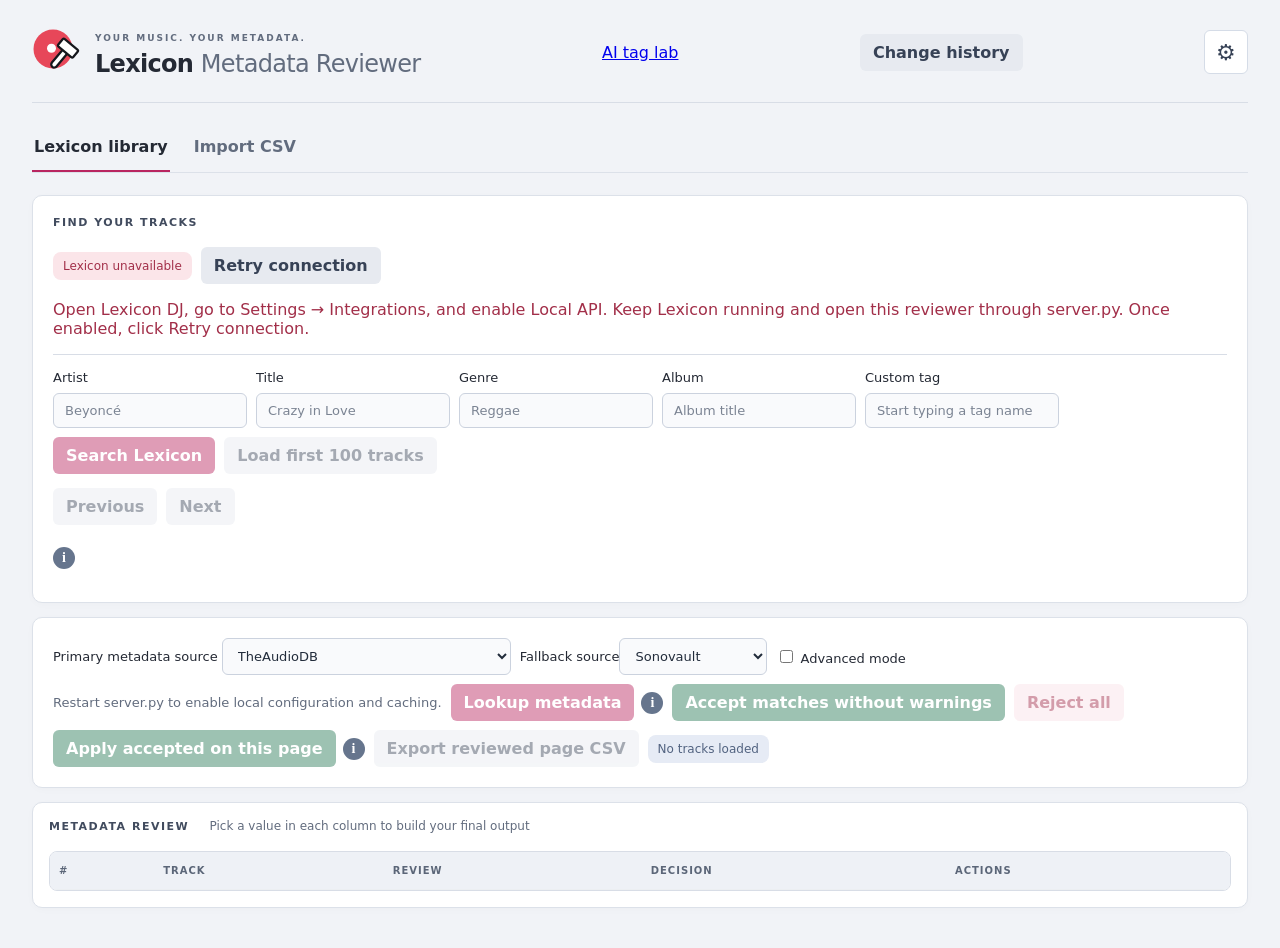
==== commit 983f7a24: "Separate primary and fallback metadata source selection" ====
--- a/index.html
+++ b/index.html
@@ -120,15 +120,14 @@
       <div class="card">
         <div class="row">
           <label
-            >Metadata source
+            >Primary metadata source
             <select id="metadataSource">
               <option value="ai">AI / OpenRouter (Model 1 from AI lab)</option>
-              <option value="discogs">Discogs</option><option value="audiodb">TheAudioDB only</option>
-              <option value="sonovault">Sonovault only</option>
-              <option value="audiodb-sonovault" selected>TheAudioDB → Sonovault fallback</option>
-              <option value="sonovault-audiodb">Sonovault → TheAudioDB fallback</option>
+              <option value="discogs">Discogs</option><option value="audiodb">TheAudioDB</option>
+              <option value="sonovault">Sonovault</option>
             </select></label
           >
+          <label>Fallback source<select id="metadataFallback" title="Used when the primary lookup fails, has no match, or has incomplete metadata. One source record is selected; fields from different records are not combined."><option value="">None</option><option value="ai">AI / OpenRouter</option><option value="discogs">Discogs</option><option value="audiodb">TheAudioDB</option><option value="sonovault">Sonovault</option></select></label>
           <label><input id="advancedMode" type="checkbox" /> Advanced mode</label
           ><span id="configStatus" class="muted">Checking local configuration…</span>
           <span class="action-with-help"
--- a/styles/base.css
+++ b/styles/base.css
@@ -449,3 +449,22 @@
   color: #798697;
   opacity: 1;
 }
+
+/* Lookup activity stays visible while controls are disabled. */
+button.is-loading::before {
+  content: "";
+  display: inline-block;
+  width: .85em;
+  height: .85em;
+  margin-right: .5em;
+  vertical-align: -.08em;
+  border: 2px solid currentColor;
+  border-right-color: transparent;
+  border-radius: 50%;
+  animation: lookup-spin .75s linear infinite;
+}
+button.is-loading:disabled { opacity: 1; cursor: progress; }
+@keyframes lookup-spin { to { transform: rotate(360deg); } }
+@media (prefers-reduced-motion: reduce) {
+  button.is-loading::before { animation: none; }
+}
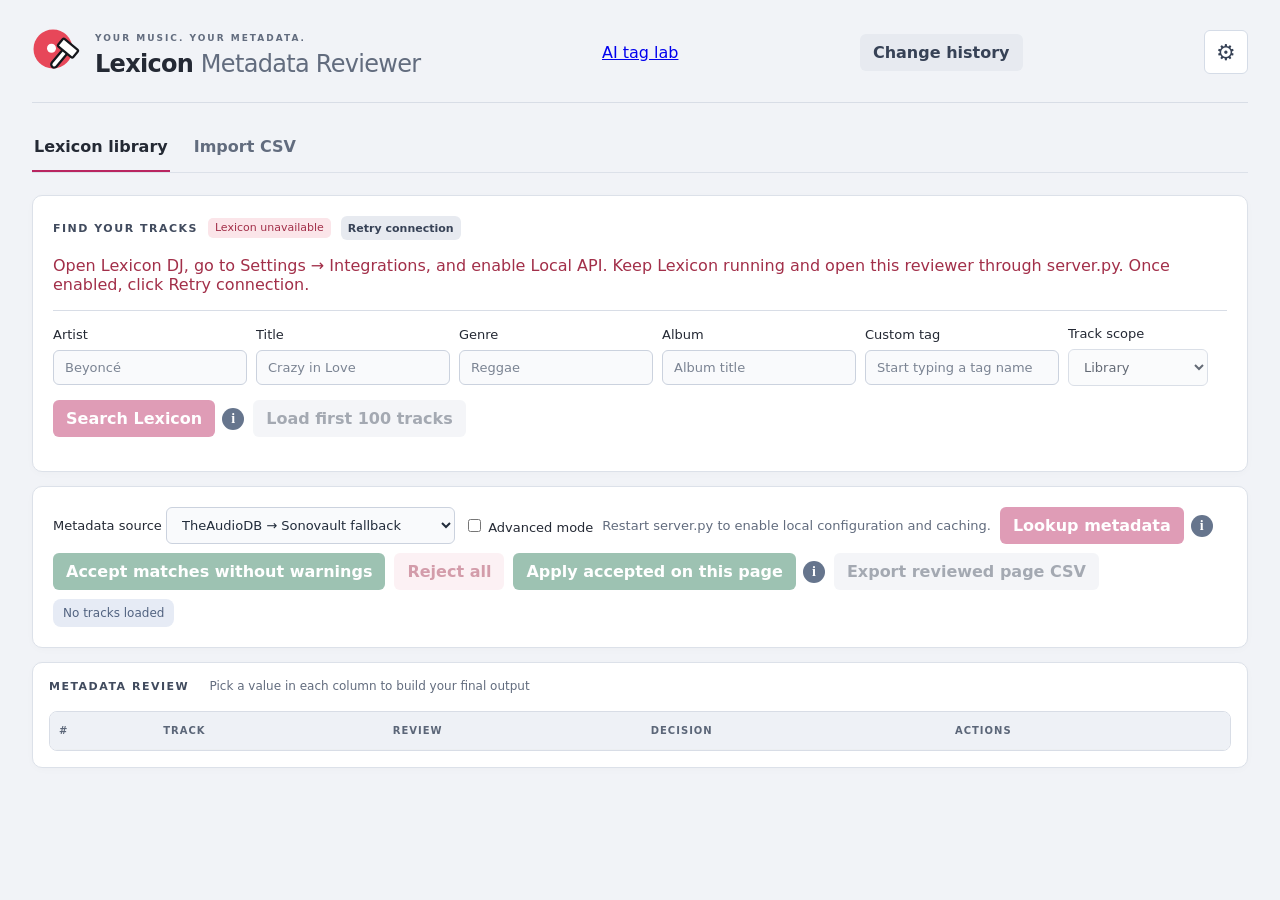
==== commit d5a9af3f: "Add incoming-track scope and streamline search controls" ====
--- a/index.html
+++ b/index.html
@@ -56,8 +56,8 @@
       </div>
 
       <div id="lexPanel" class="card">
-        <div class="section-label">FIND YOUR TRACKS</div>
-        <div class="row">
+        <div class="tracks-heading">
+          <div class="section-label">FIND YOUR TRACKS</div>
           <span id="connStatus" class="status" role="status">Connecting to Lexicon…</span
           ><button id="retryConnection" class="secondary hidden" onclick="connectLexicon()">
             Retry connection
@@ -78,15 +78,10 @@
               list="tagSuggestions"
               placeholder="Start typing a tag name" /></label
           ><datalist id="tagSuggestions"></datalist
-          ><button id="lexSearch" disabled>Search Lexicon</button
-          ><button id="loadTracks" class="secondary" disabled>Load first 100 tracks</button>
-        </div>
-        <div class="row">
-          <button id="prevPage" class="secondary" disabled>Previous</button
-          ><button id="nextPage" class="secondary" disabled>Next</button
-          ><span id="pageInfo" class="muted"></span>
-        </div>
-        <span class="help-wrap"
+          ><label style="flex:0 0 auto">Track scope<select id="trackScope" style="width:auto;min-width:140px"><option value="non-archived">Library</option><option value="incoming">Incoming only</option></select></label>
+        </div>
+        <div class="row">
+          <span class="action-with-help"><button id="lexSearch" aria-describedby="help-search" disabled>Search Lexicon</button><span class="help-wrap"
           ><button
             type="button"
             class="info-button"
@@ -99,7 +94,9 @@
             ignoring case. Choose a custom tag from the suggestions; a unique partial tag name also
             works. Typo-tolerant fuzzy search is not provided.</span
           ></span
-        >
+        ></span><button id="loadTracks" class="secondary" disabled>Load first 100 tracks</button>
+        </div>
+
         <p id="searchNotice" class="muted" role="status"></p>
       </div>
 
@@ -120,14 +117,15 @@
       <div class="card">
         <div class="row">
           <label
-            >Primary metadata source
+            >Metadata source
             <select id="metadataSource">
               <option value="ai">AI / OpenRouter (Model 1 from AI lab)</option>
-              <option value="discogs">Discogs</option><option value="audiodb">TheAudioDB</option>
-              <option value="sonovault">Sonovault</option>
+              <option value="discogs">Discogs</option><option value="audiodb">TheAudioDB only</option>
+              <option value="sonovault">Sonovault only</option>
+              <option value="audiodb-sonovault" selected>TheAudioDB → Sonovault fallback</option>
+              <option value="sonovault-audiodb">Sonovault → TheAudioDB fallback</option>
             </select></label
           >
-          <label>Fallback source<select id="metadataFallback" title="Used when the primary lookup fails, has no match, or has incomplete metadata. One source record is selected; fields from different records are not combined."><option value="">None</option><option value="ai">AI / OpenRouter</option><option value="discogs">Discogs</option><option value="audiodb">TheAudioDB</option><option value="sonovault">Sonovault</option></select></label>
           <label><input id="advancedMode" type="checkbox" /> Advanced mode</label
           ><span id="configStatus" class="muted">Checking local configuration…</span>
           <span class="action-with-help"
@@ -176,6 +174,7 @@
         <div class="section-label">
           METADATA REVIEW <span>Pick a value in each column to build your final output</span>
         </div>
+        <nav id="paginationTop" class="results-pagination" aria-label="Results pagination top" hidden><span id="pageInfo" class="muted"></span><button id="prevPage" class="secondary" aria-label="Previous results page" disabled>Previous</button><button id="nextPage" class="secondary" aria-label="Next results page" disabled>Next</button></nav>
         <div class="table-wrap">
           <table>
             <thead>
@@ -190,6 +189,7 @@
             <tbody id="tbody"></tbody>
           </table>
         </div>
+        <nav id="paginationBottom" class="results-pagination" aria-label="Results pagination bottom" hidden><span id="pageInfoBottom" class="muted"></span><button id="prevPageBottom" class="secondary" aria-label="Previous results page" disabled>Previous</button><button id="nextPageBottom" class="secondary" aria-label="Next results page" disabled>Next</button></nav>
       </div>
       <details id="debugPanel" class="card hidden">
         <summary>Debug log</summary>
--- a/styles/base.css
+++ b/styles/base.css
@@ -450,21 +450,12 @@
   opacity: 1;
 }
 
-/* Lookup activity stays visible while controls are disabled. */
-button.is-loading::before {
-  content: "";
-  display: inline-block;
-  width: .85em;
-  height: .85em;
-  margin-right: .5em;
-  vertical-align: -.08em;
-  border: 2px solid currentColor;
-  border-right-color: transparent;
-  border-radius: 50%;
-  animation: lookup-spin .75s linear infinite;
-}
-button.is-loading:disabled { opacity: 1; cursor: progress; }
-@keyframes lookup-spin { to { transform: rotate(360deg); } }
-@media (prefers-reduced-motion: reduce) {
-  button.is-loading::before { animation: none; }
-}
+.results-pagination { display:flex; justify-content:flex-end; align-items:center; gap:6px; margin:10px 0; font-size:12px; }
+.results-pagination[hidden] { display:none; }
+.results-pagination button { padding:4px 9px; min-height:28px; font-size:12px; border-radius:6px; }
+.results-pagination .muted { margin-right:6px; }
+
+.tracks-heading { display:flex; align-items:center; gap:10px; flex-wrap:wrap; }
+.tracks-heading .section-label { margin:0; }
+.tracks-heading #connStatus { font-size:11px; line-height:1.3; padding:3px 7px; border-radius:5px; font-weight:500; }
+.tracks-heading #retryConnection { font-size:11px; padding:3px 7px; min-height:24px; }
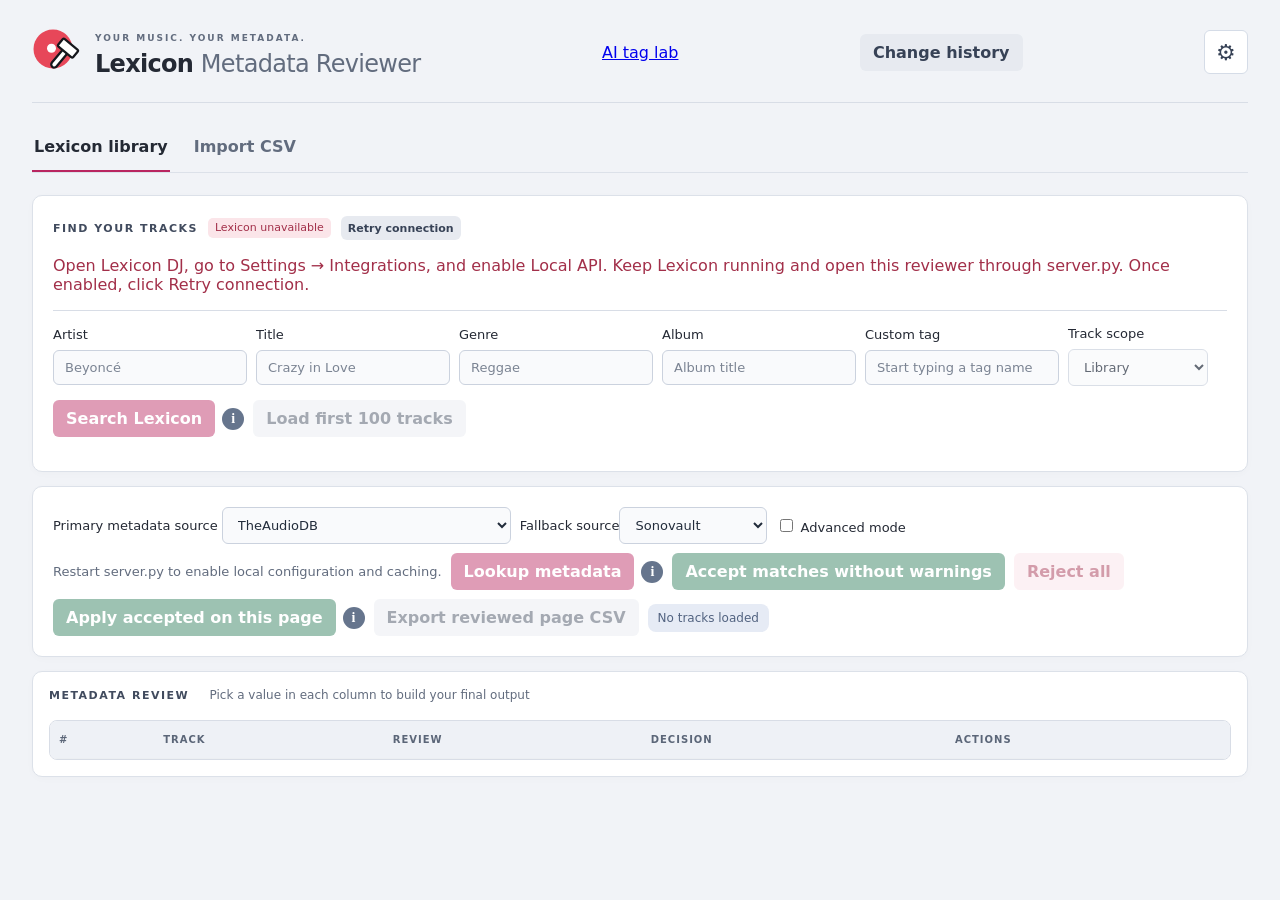
==== commit 85199f5b: "Merge main and preserve incoming-track UI and lookup spinners" ====
--- a/index.html
+++ b/index.html
@@ -117,15 +117,14 @@
       <div class="card">
         <div class="row">
           <label
-            >Metadata source
+            >Primary metadata source
             <select id="metadataSource">
               <option value="ai">AI / OpenRouter (Model 1 from AI lab)</option>
-              <option value="discogs">Discogs</option><option value="audiodb">TheAudioDB only</option>
-              <option value="sonovault">Sonovault only</option>
-              <option value="audiodb-sonovault" selected>TheAudioDB → Sonovault fallback</option>
-              <option value="sonovault-audiodb">Sonovault → TheAudioDB fallback</option>
+              <option value="discogs">Discogs</option><option value="audiodb">TheAudioDB</option>
+              <option value="sonovault">Sonovault</option>
             </select></label
           >
+          <label>Fallback source<select id="metadataFallback" title="Used when the primary lookup fails, has no match, or has incomplete metadata. One source record is selected; fields from different records are not combined."><option value="">None</option><option value="ai">AI / OpenRouter</option><option value="discogs">Discogs</option><option value="audiodb">TheAudioDB</option><option value="sonovault">Sonovault</option></select></label>
           <label><input id="advancedMode" type="checkbox" /> Advanced mode</label
           ><span id="configStatus" class="muted">Checking local configuration…</span>
           <span class="action-with-help"
--- a/styles/base.css
+++ b/styles/base.css
@@ -459,3 +459,22 @@
 .tracks-heading .section-label { margin:0; }
 .tracks-heading #connStatus { font-size:11px; line-height:1.3; padding:3px 7px; border-radius:5px; font-weight:500; }
 .tracks-heading #retryConnection { font-size:11px; padding:3px 7px; min-height:24px; }
+
+/* Lookup activity stays visible while controls are disabled. */
+button.is-loading::before {
+  content: "";
+  display: inline-block;
+  width: .85em;
+  height: .85em;
+  margin-right: .5em;
+  vertical-align: -.08em;
+  border: 2px solid currentColor;
+  border-right-color: transparent;
+  border-radius: 50%;
+  animation: lookup-spin .75s linear infinite;
+}
+button.is-loading:disabled { opacity: 1; cursor: progress; }
+@keyframes lookup-spin { to { transform: rotate(360deg); } }
+@media (prefers-reduced-motion: reduce) {
+  button.is-loading::before { animation: none; }
+}
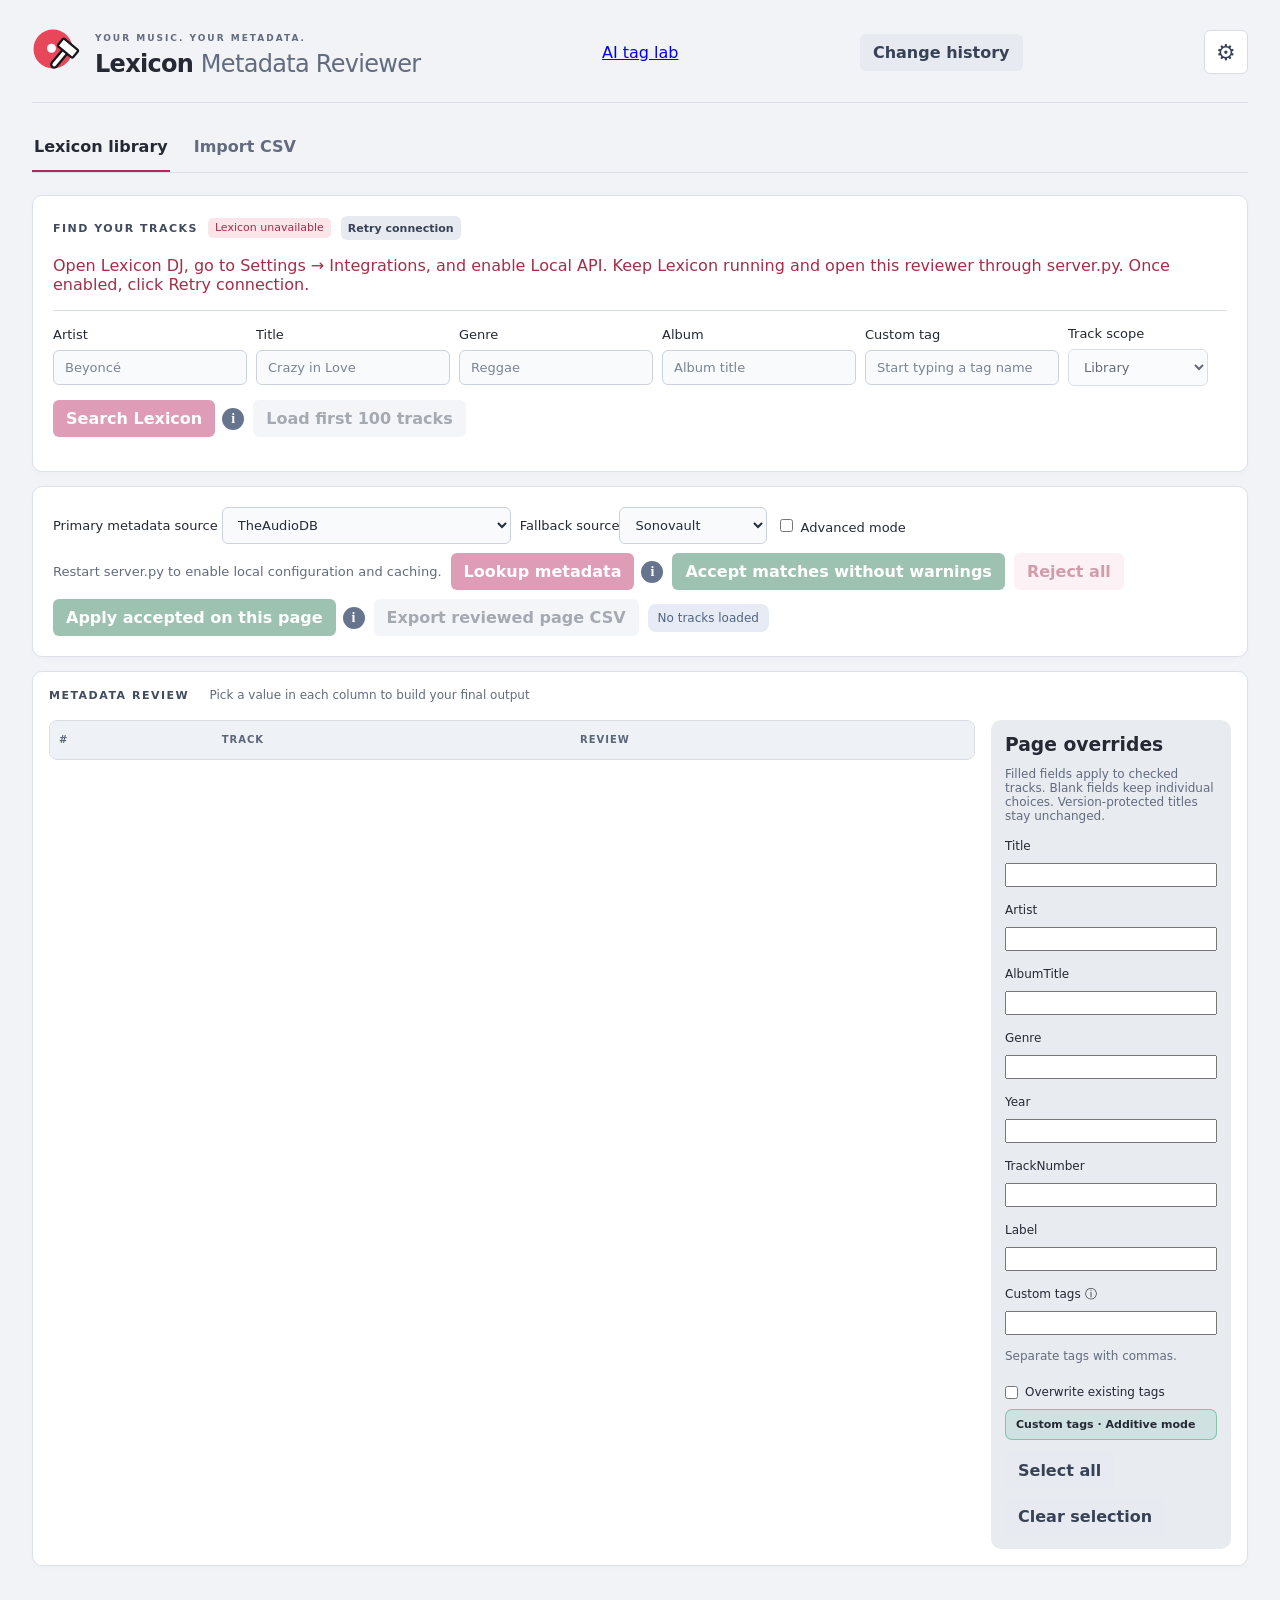
==== commit b19af554: "Add page metadata overrides and custom tag controls" ====
--- a/index.html
+++ b/index.html
@@ -174,20 +174,18 @@
           METADATA REVIEW <span>Pick a value in each column to build your final output</span>
         </div>
         <nav id="paginationTop" class="results-pagination" aria-label="Results pagination top" hidden><span id="pageInfo" class="muted"></span><button id="prevPage" class="secondary" aria-label="Previous results page" disabled>Previous</button><button id="nextPage" class="secondary" aria-label="Next results page" disabled>Next</button></nav>
-        <div class="table-wrap">
+        <div class="review-layout"><div class="table-wrap">
           <table>
             <thead>
               <tr>
                 <th>#</th>
                 <th>Track</th>
                 <th>Review</th>
-                <th>Decision</th>
-                <th>Actions</th>
               </tr>
             </thead>
             <tbody id="tbody"></tbody>
           </table>
-        </div>
+        </div><aside class="page-overrides"><h3>Page overrides</h3><p class="muted">Filled fields apply to checked tracks. Blank fields keep individual choices. Version-protected titles stay unchanged.</p><label>Title<input aria-label="Page override Title" oninput="setPageOverride('Title',this.value)"></label><label>Artist<input aria-label="Page override Artist" oninput="setPageOverride('Artist',this.value)"></label><label>AlbumTitle<input aria-label="Page override AlbumTitle" oninput="setPageOverride('AlbumTitle',this.value)"></label><label>Genre<input aria-label="Page override Genre" oninput="setPageOverride('Genre',this.value)"></label><label>Year<input aria-label="Page override Year" oninput="setPageOverride('Year',this.value)"></label><label>TrackNumber<input aria-label="Page override TrackNumber" oninput="setPageOverride('TrackNumber',this.value)"></label><label>Label<input aria-label="Page override Label" oninput="setPageOverride('Label',this.value)"></label><label>Custom tags <span title="Additive mode preserves existing tags. Overwrite replaces all custom tags with these pills plus the final main genre. An empty list can remove other tags." aria-label="Custom tags are additive">ⓘ</span><input aria-label="Page override custom tags" id="overrideTagInput" oninput="commitOverrideTags(this,false)" onblur="commitOverrideTags(this,true)" onkeydown="if(event.key==='Enter'){event.preventDefault();commitOverrideTags(this,true)}"></label><p class="muted" style="margin:4px 0 8px">Separate tags with commas.</p><div id="overrideTagPills" class="tagrow"></div><label class="override-mode-toggle"><input id="overrideTagReplace" type="checkbox" onchange="setOverrideTagMode(this.checked)"> Overwrite existing tags</label><div id="overrideTagModeNote" class="override-mode-note">Custom tags · Additive mode</div><p id="overrideError" role="alert"></p><div class="row"><button class="secondary" onclick="allPageOverrides(true)">Select all</button><button class="secondary" onclick="allPageOverrides(false)">Clear selection</button></div></aside></div>
         <nav id="paginationBottom" class="results-pagination" aria-label="Results pagination bottom" hidden><span id="pageInfoBottom" class="muted"></span><button id="prevPageBottom" class="secondary" aria-label="Previous results page" disabled>Previous</button><button id="nextPageBottom" class="secondary" aria-label="Next results page" disabled>Next</button></nav>
       </div>
       <details id="debugPanel" class="card hidden">
--- a/styles/base.css
+++ b/styles/base.css
@@ -478,3 +478,23 @@
 @media (prefers-reduced-motion: reduce) {
   button.is-loading::before { animation: none; }
 }
+
+.review-layout { display:grid; grid-template-columns:minmax(0,1fr) 240px; gap:16px; align-items:start; }
+.page-overrides { padding:14px; border:1px solid var(--border); border-radius:10px; position:sticky; top:12px; }
+.page-overrides h3 { margin:0 0 10px; }
+.page-overrides label { display:block; margin:14px 0; font-size:12px; line-height:1.5; }
+.page-overrides input { display:block; width:100%; box-sizing:border-box; margin-top:8px; }
+.page-overrides p { font-size:12px; }
+.page-overrides [title] { cursor:help; }
+.track-decisions { display:grid; gap:10px; margin-top:14px; }
+.track-decisions label { font-size:12px; }
+@media(max-width:1000px) { .review-layout { grid-template-columns:1fr; } .page-overrides { position:static; grid-row:1; } }
+
+.override-tag-pill { display:inline-flex; align-items:center; gap:6px; }
+.override-tag-pill button { background:transparent; color:inherit; border:0; padding:0 3px; min-height:20px; font-size:17px; line-height:1; }
+#overrideTagPills { flex-wrap:wrap; gap:6px; }
+
+.page-overrides .override-mode-toggle { display:flex; align-items:center; gap:7px; margin:12px 0 8px; }
+.page-overrides .override-mode-toggle input { width:auto; margin:0; }
+.override-mode-note { padding:8px 10px; border-radius:7px; font-size:11px; font-weight:600; background:#269f7120; color:inherit; border:1px solid #269f7170; }
+.override-mode-note.overwrite { background:#d6982520; border-color:#d6982580; }
--- a/styles/themes.css
+++ b/styles/themes.css
@@ -792,3 +792,29 @@
   width: 100%;
   height: 100%;
 }
+
+/* Separate the shared override panel from the surrounding review surface. */
+.page-overrides { background:#24272e; border-color:#3b404b; }
+:root[data-theme="light"] .page-overrides { background:#e8ebf0; border-color:#cbd2dc; }
+@media (prefers-color-scheme: light) {
+  :root:not([data-theme]) .page-overrides { background:#e8ebf0; border-color:#cbd2dc; }
+}
+
+/* Muted accent colors for override tag pills. */
+.page-overrides .override-color-0 { background:#492b3a; color:#ffd0e0; border-color:#86516a; }
+.page-overrides .override-color-1 { background:#243e55; color:#c5e4ff; border-color:#486f94; }
+.page-overrides .override-color-2 { background:#22463c; color:#c4f0dc; border-color:#487d68; }
+.page-overrides .override-color-3 { background:#4a4027; color:#ffe4a3; border-color:#857044; }
+.page-overrides .override-color-4 { background:#3b3054; color:#e2d3ff; border-color:#70608e; }
+:root[data-theme="light"] .page-overrides .override-color-0 { background:#f8dfeb; color:#702740; border-color:#dbadc2; }
+:root[data-theme="light"] .page-overrides .override-color-1 { background:#dcebf9; color:#234f78; border-color:#a9c7e4; }
+:root[data-theme="light"] .page-overrides .override-color-2 { background:#dcefe5; color:#215b43; border-color:#a7cfb9; }
+:root[data-theme="light"] .page-overrides .override-color-3 { background:#f5e9cc; color:#67501b; border-color:#d9c28b; }
+:root[data-theme="light"] .page-overrides .override-color-4 { background:#eae1f5; color:#543578; border-color:#c6b2df; }
+@media (prefers-color-scheme: light) {
+:root:not([data-theme]) .page-overrides .override-color-0 { background:#f8dfeb; color:#702740; border-color:#dbadc2; }
+:root:not([data-theme]) .page-overrides .override-color-1 { background:#dcebf9; color:#234f78; border-color:#a9c7e4; }
+:root:not([data-theme]) .page-overrides .override-color-2 { background:#dcefe5; color:#215b43; border-color:#a7cfb9; }
+:root:not([data-theme]) .page-overrides .override-color-3 { background:#f5e9cc; color:#67501b; border-color:#d9c28b; }
+:root:not([data-theme]) .page-overrides .override-color-4 { background:#eae1f5; color:#543578; border-color:#c6b2df; }
+}
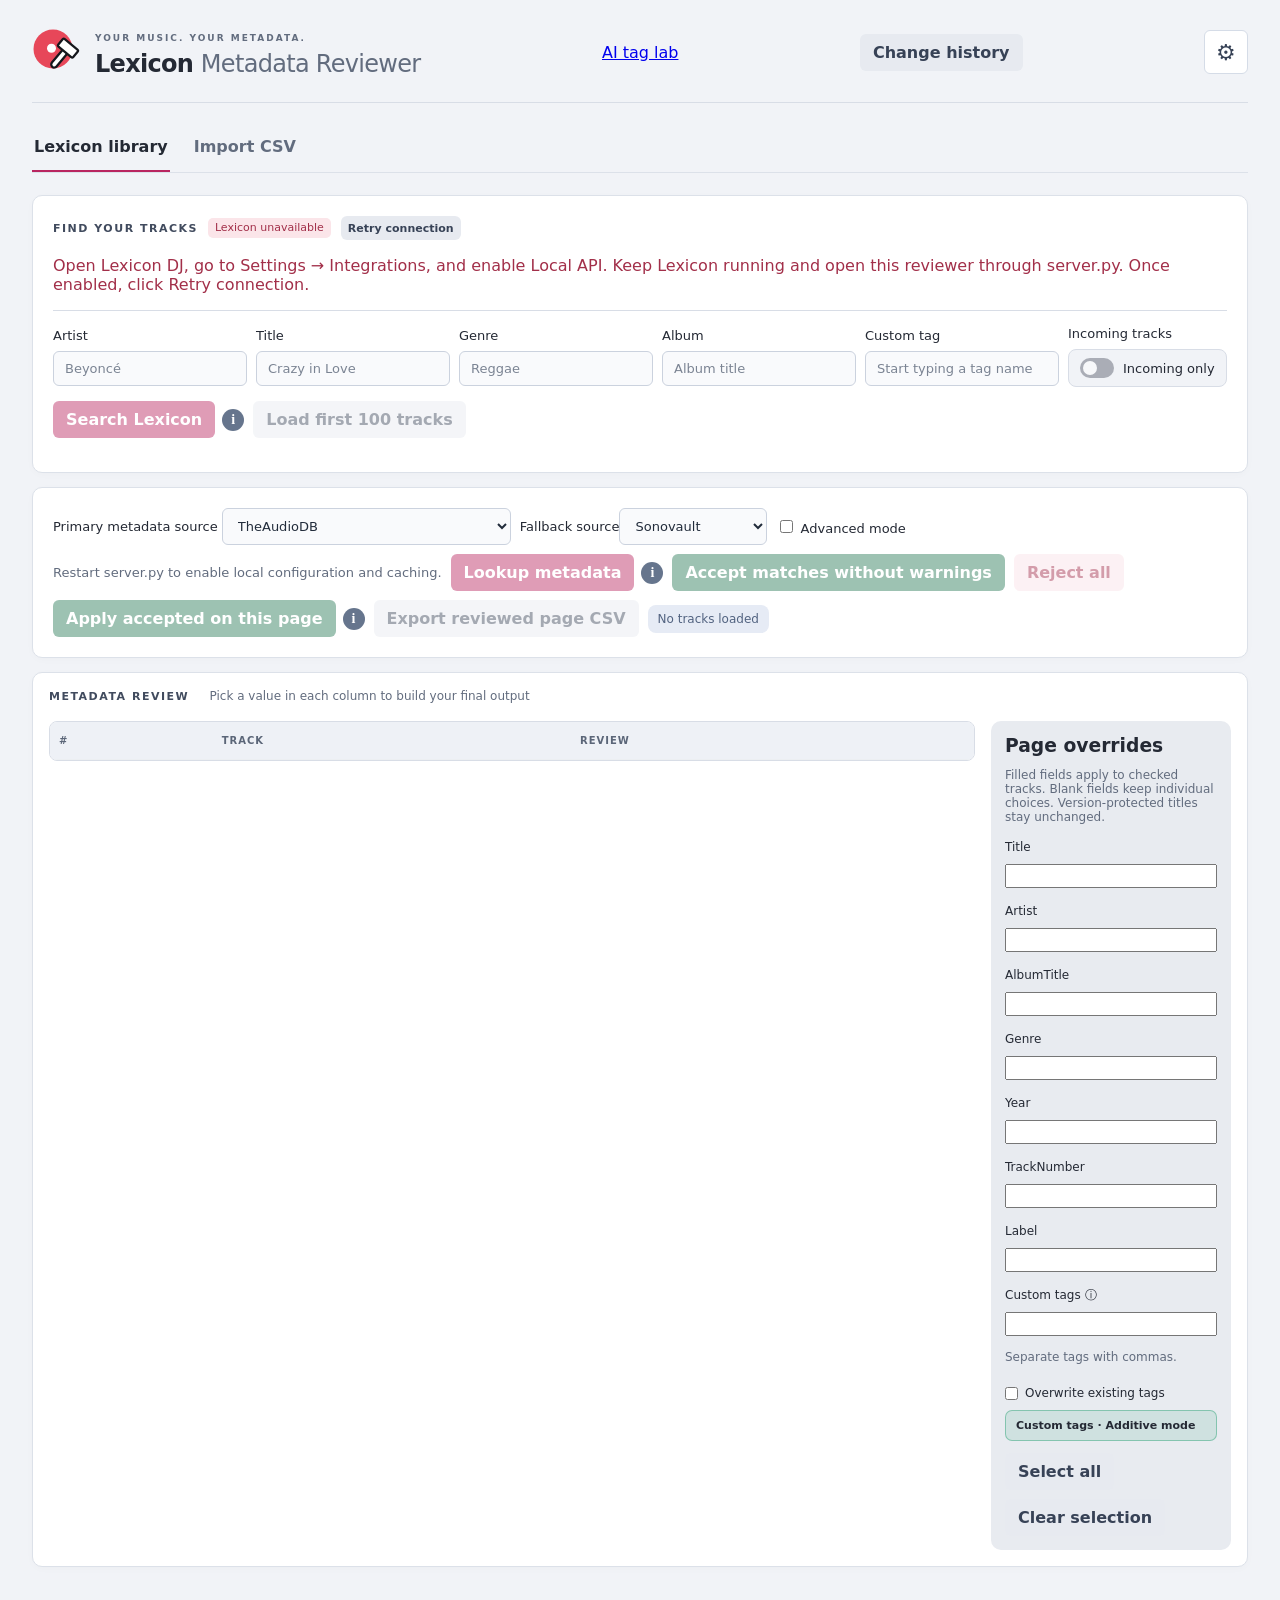
==== commit a8dd2e16: "Replace incoming scope dropdown with an opt-in toggle" ====
--- a/index.html
+++ b/index.html
@@ -68,7 +68,7 @@
         <div class="row">
           <label>Artist <input id="lexArtist" type="text" placeholder="Beyoncé" /></label
           ><label>Title <input id="lexTitle" type="text" placeholder="Crazy in Love" /></label
-          ><label>Genre <input id="lexGenre" type="text" placeholder="Reggae" /></label
+          ><label>Genre <input list="genreSuggestions" id="lexGenre" type="text" placeholder="Reggae" /></label
           ><label>Album <input id="lexAlbum" type="text" placeholder="Album title" /></label
           ><label
             >Custom tag
@@ -77,8 +77,8 @@
               type="text"
               list="tagSuggestions"
               placeholder="Start typing a tag name" /></label
-          ><datalist id="tagSuggestions"></datalist
-          ><label style="flex:0 0 auto">Track scope<select id="trackScope" style="width:auto;min-width:140px"><option value="non-archived">Library</option><option value="incoming">Incoming only</option></select></label>
+          ><datalist id="genreSuggestions"></datalist><datalist id="tagSuggestions"></datalist
+          ><label class="incoming-filter"><span>Incoming tracks</span><span class="incoming-filter-control"><input id="trackScope" type="checkbox" role="switch" aria-label="Incoming tracks only"><span>Incoming only</span></span></label>
         </div>
         <div class="row">
           <span class="action-with-help"><button id="lexSearch" aria-describedby="help-search" disabled>Search Lexicon</button><span class="help-wrap"
@@ -185,7 +185,7 @@
             </thead>
             <tbody id="tbody"></tbody>
           </table>
-        </div><aside class="page-overrides"><h3>Page overrides</h3><p class="muted">Filled fields apply to checked tracks. Blank fields keep individual choices. Version-protected titles stay unchanged.</p><label>Title<input aria-label="Page override Title" oninput="setPageOverride('Title',this.value)"></label><label>Artist<input aria-label="Page override Artist" oninput="setPageOverride('Artist',this.value)"></label><label>AlbumTitle<input aria-label="Page override AlbumTitle" oninput="setPageOverride('AlbumTitle',this.value)"></label><label>Genre<input aria-label="Page override Genre" oninput="setPageOverride('Genre',this.value)"></label><label>Year<input aria-label="Page override Year" oninput="setPageOverride('Year',this.value)"></label><label>TrackNumber<input aria-label="Page override TrackNumber" oninput="setPageOverride('TrackNumber',this.value)"></label><label>Label<input aria-label="Page override Label" oninput="setPageOverride('Label',this.value)"></label><label>Custom tags <span title="Additive mode preserves existing tags. Overwrite replaces all custom tags with these pills plus the final main genre. An empty list can remove other tags." aria-label="Custom tags are additive">ⓘ</span><input aria-label="Page override custom tags" id="overrideTagInput" oninput="commitOverrideTags(this,false)" onblur="commitOverrideTags(this,true)" onkeydown="if(event.key==='Enter'){event.preventDefault();commitOverrideTags(this,true)}"></label><p class="muted" style="margin:4px 0 8px">Separate tags with commas.</p><div id="overrideTagPills" class="tagrow"></div><label class="override-mode-toggle"><input id="overrideTagReplace" type="checkbox" onchange="setOverrideTagMode(this.checked)"> Overwrite existing tags</label><div id="overrideTagModeNote" class="override-mode-note">Custom tags · Additive mode</div><p id="overrideError" role="alert"></p><div class="row"><button class="secondary" onclick="allPageOverrides(true)">Select all</button><button class="secondary" onclick="allPageOverrides(false)">Clear selection</button></div></aside></div>
+        </div><aside class="page-overrides"><h3>Page overrides</h3><p class="muted">Filled fields apply to checked tracks. Blank fields keep individual choices. Version-protected titles stay unchanged.</p><label>Title<input aria-label="Page override Title" oninput="setPageOverride('Title',this.value)"></label><label>Artist<input aria-label="Page override Artist" oninput="setPageOverride('Artist',this.value)"></label><label>AlbumTitle<input aria-label="Page override AlbumTitle" oninput="setPageOverride('AlbumTitle',this.value)"></label><label>Genre<input list="genreSuggestions" aria-label="Page override Genre" oninput="setPageOverride('Genre',this.value)"></label><label>Year<input aria-label="Page override Year" oninput="setPageOverride('Year',this.value)"></label><label>TrackNumber<input aria-label="Page override TrackNumber" oninput="setPageOverride('TrackNumber',this.value)"></label><label>Label<input aria-label="Page override Label" oninput="setPageOverride('Label',this.value)"></label><label>Custom tags <span title="Additive mode preserves existing tags. Overwrite replaces all custom tags with these pills plus the final main genre. An empty list can remove other tags." aria-label="Custom tags are additive">ⓘ</span><input aria-label="Page override custom tags" id="overrideTagInput" oninput="commitOverrideTags(this,false)" onblur="commitOverrideTags(this,true)" onkeydown="if(event.key==='Enter'){event.preventDefault();commitOverrideTags(this,true)}"></label><p class="muted" style="margin:4px 0 8px">Separate tags with commas.</p><div id="overrideTagPills" class="tagrow"></div><label class="override-mode-toggle"><input id="overrideTagReplace" type="checkbox" onchange="setOverrideTagMode(this.checked)"> Overwrite existing tags</label><div id="overrideTagModeNote" class="override-mode-note">Custom tags · Additive mode</div><p id="overrideError" role="alert"></p><div class="row"><button class="secondary" onclick="allPageOverrides(true)">Select all</button><button class="secondary" onclick="allPageOverrides(false)">Clear selection</button></div></aside></div>
         <nav id="paginationBottom" class="results-pagination" aria-label="Results pagination bottom" hidden><span id="pageInfoBottom" class="muted"></span><button id="prevPageBottom" class="secondary" aria-label="Previous results page" disabled>Previous</button><button id="nextPageBottom" class="secondary" aria-label="Next results page" disabled>Next</button></nav>
       </div>
       <details id="debugPanel" class="card hidden">
--- a/styles/base.css
+++ b/styles/base.css
@@ -498,3 +498,7 @@
 .page-overrides .override-mode-toggle input { width:auto; margin:0; }
 .override-mode-note { padding:8px 10px; border-radius:7px; font-size:11px; font-weight:600; background:#269f7120; color:inherit; border:1px solid #269f7170; }
 .override-mode-note.overwrite { background:#d6982520; border-color:#d6982580; }
+
+.new-tag-badge { font-size: 10px; font-weight: 600; opacity: .7; border: 1px solid currentColor; border-radius: 4px; padding: 1px 4px; margin-left: 5px; }
+.tag-review-actions { justify-content: flex-end; margin-top: 10px; }
+.tag-review-actions button { padding: 5px 10px; font-size: 12px; }
--- a/styles/themes.css
+++ b/styles/themes.css
@@ -818,3 +818,32 @@
 :root:not([data-theme]) .page-overrides .override-color-3 { background:#f5e9cc; color:#67501b; border-color:#d9c28b; }
 :root:not([data-theme]) .page-overrides .override-color-4 { background:#eae1f5; color:#543578; border-color:#c6b2df; }
 }
+
+/* Match the Incoming switch to the adjacent labeled search fields. */
+#lexPanel .incoming-filter {
+  flex: 0 0 auto;
+  align-self: flex-end;
+}
+.incoming-filter-control {
+  display: flex;
+  align-items: center;
+  gap: 9px;
+  min-height: 38px;
+  box-sizing: border-box;
+  padding: 0 11px;
+  border: 1px solid var(--line);
+  border-radius: 8px;
+  background: var(--canvas);
+  cursor: pointer;
+}
+#lexPanel .incoming-filter-control input {
+  flex: 0 0 34px;
+  margin: 0;
+}
+#lexPanel .incoming-filter-control input:checked {
+  background: var(--accent);
+}
+.incoming-filter-control:focus-within {
+  outline: 2px solid var(--accent);
+  outline-offset: 2px;
+}
